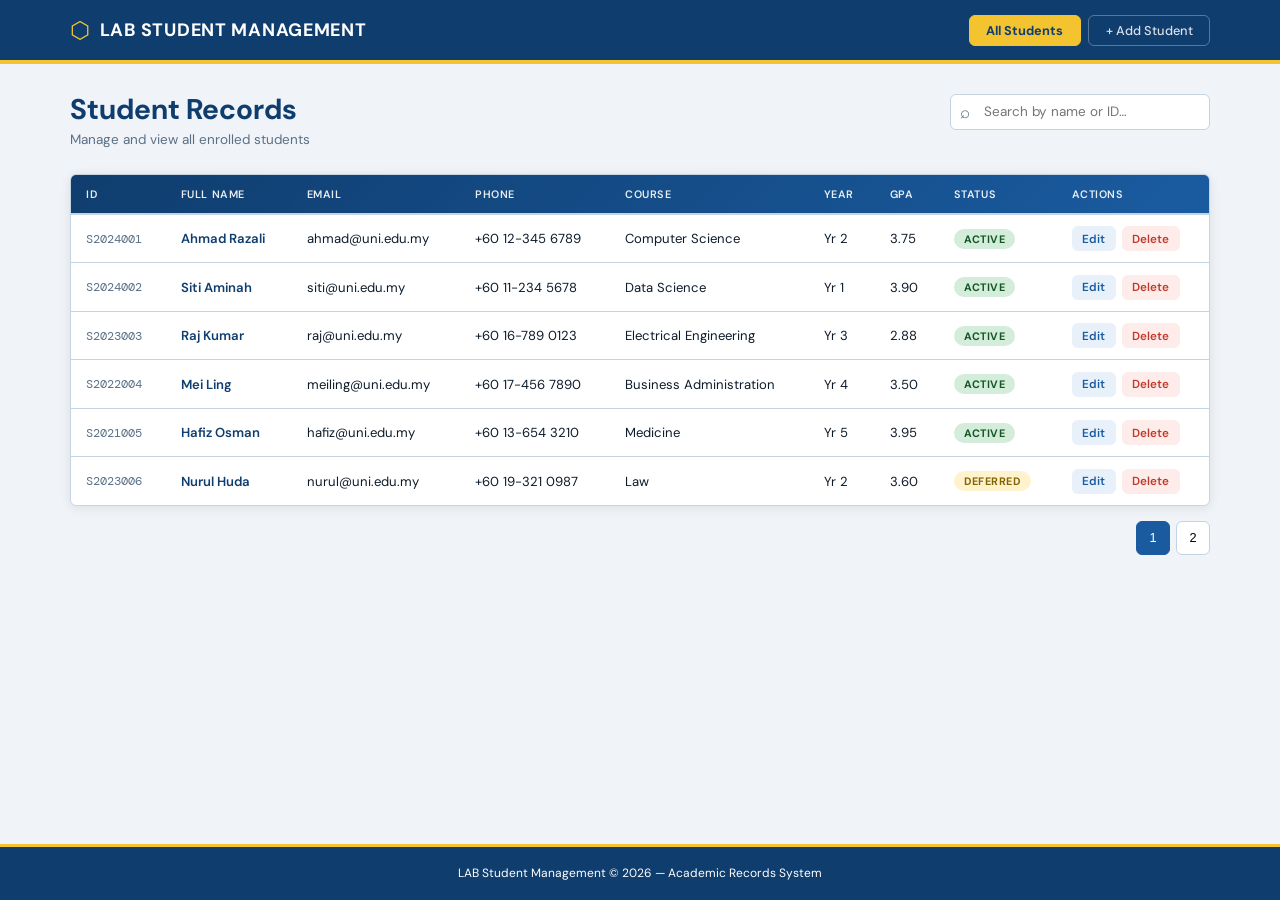
==== index.html @ a4393366 "Final project files update" ====
<!DOCTYPE html>
<html lang="en">
<head>
  <meta charset="UTF-8" />
  <meta name="viewport" content="width=device-width, initial-scale=1.0"/>
  <title>StudentBase — Student Management System</title>
  <link rel="preconnect" href="https://fonts.googleapis.com">
  <link href="https://fonts.googleapis.com/css2?family=DM+Serif+Display&family=DM+Mono:wght@400;500&family=DM+Sans:wght@400;500;600&display=swap" rel="stylesheet">
  <link rel="stylesheet" href="style.css"/>
</head>
<body>

  <!-- HEADER -->
  <header class="site-header">
    <div class="header-inner">
      <div class="brand">
        <span class="brand-icon">⬡</span>
        <span class="brand-name">LAB Student Management</span>
      </div>
      <nav class="header-nav">
        <button class="nav-btn active" data-view="list" onclick="showView('list')">All Students</button>
        <button class="nav-btn" data-view="add" onclick="showView('add')">+ Add Student</button>
      </nav>
    </div>
  </header>

  <main class="main-content">

    <!-- ===== LIST VIEW ===== -->
    <section id="view-list" class="view active">
      <div class="section-header">
        <div>
          <h1 class="section-title">Student Records</h1>
          <p class="section-sub">Manage and view all enrolled students</p>
        </div>
        <div class="search-wrap">
          <input type="text" id="searchInput" placeholder="Search by name or ID…" oninput="filterTable()" />
          <span class="search-icon">⌕</span>
        </div>
      </div>

      <div class="table-wrap">
        <table id="studentTable">
          <thead>
            <tr>
              <th>ID</th>
              <th>Full Name</th>
              <th>Email</th>
              <th>Phone</th>
              <th>Course</th>
              <th>Year</th>
              <th>GPA</th>
              <th>Status</th>
              <th>Actions</th>
            </tr>
          </thead>
          <tbody id="studentBody">
            <!-- Populated by PHP / JS demo data -->
          </tbody>
        </table>
        <div id="emptyState" class="empty-state hidden">
          <span class="empty-icon">◫</span>
          <p>No students found.</p>
        </div>
      </div>

      <!-- Pagination -->
      <div class="pagination" id="pagination"></div>
    </section>

    <!-- ===== ADD / EDIT FORM VIEW ===== -->
    <section id="view-add" class="view">
      <div class="section-header">
        <div>
          <h1 class="section-title" id="formTitle">Add New Student</h1>
          <p class="section-sub">Fill in the details below. All starred fields are required.</p>
        </div>
        <button class="btn-ghost" onclick="showView('list')">← Back to list</button>
      </div>

      <form id="studentForm" class="student-form" novalidate onsubmit="handleSubmit(event)">
        <input type="hidden" id="studentId" name="id" value="">

        <div class="form-grid">

          <!-- Personal Info -->
          <div class="form-section">
            <h3 class="form-section-title">Personal Information</h3>

            <div class="field-row">
              <div class="field">
                <label for="firstName">First Name <span class="req">*</span></label>
                <input type="text" id="firstName" name="first_name" placeholder="e.g. Ahmad" maxlength="50"/>
                <span class="field-error" id="err-firstName"></span>
              </div>
              <div class="field">
                <label for="lastName">Last Name <span class="req">*</span></label>
                <input type="text" id="lastName" name="last_name" placeholder="e.g. Razali" maxlength="50"/>
                <span class="field-error" id="err-lastName"></span>
              </div>
            </div>

            <div class="field-row">
              <div class="field">
                <label for="dob">Date of Birth <span class="req">*</span></label>
                <input type="date" id="dob" name="dob"/>
                <span class="field-error" id="err-dob"></span>
              </div>
              <div class="field">
                <label for="gender">Gender <span class="req">*</span></label>
                <select id="gender" name="gender">
                  <option value="">— Select —</option>
                  <option value="Male">Male</option>
                  <option value="Female">Female</option>
                  <option value="Other">Other</option>
                  <option value="Prefer not to say">Prefer not to say</option>
                </select>
                <span class="field-error" id="err-gender"></span>
              </div>
            </div>

            <div class="field">
              <label for="address">Address</label>
              <textarea id="address" name="address" rows="2" placeholder="Street, City, State"></textarea>
            </div>
          </div>

          <!-- Contact Info -->
          <div class="form-section">
            <h3 class="form-section-title">Contact Details</h3>

            <div class="field">
              <label for="email">Email Address <span class="req">*</span></label>
              <input type="email" id="email" name="email" placeholder="student@university.edu"/>
              <span class="field-error" id="err-email"></span>
            </div>

            <div class="field">
              <label for="phone">Phone Number <span class="req">*</span></label>
              <input type="tel" id="phone" name="phone" placeholder="+60 12-345 6789" maxlength="20"/>
              <span class="field-error" id="err-phone"></span>
            </div>

            <div class="field">
              <label for="emergencyContact">Emergency Contact Name</label>
              <input type="text" id="emergencyContact" name="emergency_contact" placeholder="Parent / Guardian name"/>
            </div>

            <div class="field">
              <label for="emergencyPhone">Emergency Phone</label>
              <input type="tel" id="emergencyPhone" name="emergency_phone" placeholder="+60 12-000 0000" maxlength="20"/>
            </div>
          </div>

          <!-- Academic Info -->
          <div class="form-section full-span">
            <h3 class="form-section-title">Academic Information</h3>

            <div class="field-row three-col">
              <div class="field">
                <label for="studentNum">Student Number <span class="req">*</span></label>
                <input type="text" id="studentNum" name="student_number" placeholder="e.g. S2024001" maxlength="20"/>
                <span class="field-error" id="err-studentNum"></span>
              </div>
              <div class="field">
                <label for="course">Course / Programme <span class="req">*</span></label>
                <select id="course" name="course">
                  <option value="">— Select —</option>
                  <option>Computer Science</option>
                  <option>Information Technology</option>
                  <option>Software Engineering</option>
                  <option>Data Science</option>
                  <option>Cybersecurity</option>
                  <option>Business Administration</option>
                  <option>Accounting</option>
                  <option>Civil Engineering</option>
                  <option>Electrical Engineering</option>
                  <option>Mechanical Engineering</option>
                  <option>Medicine</option>
                  <option>Pharmacy</option>
                  <option>Law</option>
                  <option>Architecture</option>
                  <option>Other</option>
                </select>
                <span class="field-error" id="err-course"></span>
              </div>
              <div class="field">
                <label for="yearLevel">Year Level <span class="req">*</span></label>
                <select id="yearLevel" name="year_level">
                  <option value="">— Select —</option>
                  <option value="1">Year 1</option>
                  <option value="2">Year 2</option>
                  <option value="3">Year 3</option>
                  <option value="4">Year 4</option>
                  <option value="5">Year 5</option>
                </select>
                <span class="field-error" id="err-yearLevel"></span>
              </div>
            </div>

            <div class="field-row three-col">
              <div class="field">
                <label for="intake">Intake / Batch</label>
                <input type="text" id="intake" name="intake" placeholder="e.g. Sept 2024"/>
              </div>
              <div class="field">
                <label for="gpa">Current GPA</label>
                <input type="number" id="gpa" name="gpa" min="0" max="4" step="0.01" placeholder="0.00 – 4.00"/>
                <span class="field-error" id="err-gpa"></span>
              </div>
              <div class="field">
                <label for="status">Status <span class="req">*</span></label>
                <select id="status" name="status">
                  <option value="">— Select —</option>
                  <option value="Active">Active</option>
                  <option value="Inactive">Inactive</option>
                  <option value="Graduated">Graduated</option>
                  <option value="Suspended">Suspended</option>
                  <option value="Deferred">Deferred</option>
                </select>
                <span class="field-error" id="err-status"></span>
              </div>
            </div>
          </div>

        </div><!-- /form-grid -->

        <div class="form-actions">
          <button type="button" class="btn-ghost" onclick="resetForm()">Reset</button>
          <button type="submit" class="btn-primary" id="submitBtn">
            <span id="submitLabel">Add Student</span>
          </button>
        </div>

        <div id="formMsg" class="form-msg hidden"></div>
      </form>
    </section>

    <!-- ===== DELETE CONFIRM MODAL ===== -->
    <div id="deleteModal" class="modal-overlay hidden">
      <div class="modal-box">
        <h2>Delete Student?</h2>
        <p>This action cannot be undone. The student record will be permanently removed.</p>
        <div class="modal-actions">
          <button class="btn-ghost" onclick="closeModal()">Cancel</button>
          <button class="btn-danger" onclick="confirmDelete()">Yes, Delete</button>
        </div>
      </div>
    </div>

  </main>

  <footer class="site-footer">
    <p>LAB Student Management &copy; 2026 &mdash; Academic Records System</p>
  </footer>

  <script src="app.js"></script>
</body>
</html>
---- style.css ----
/* ===== RESET & VARIABLES ===== */
*, *::before, *::after { box-sizing: border-box; margin: 0; padding: 0; }

:root {
  --bg:        #F0F4F8;
  --bg2:       #E3EBF3;
  --surface:   #FFFFFF;
  --border:    #C5D4E3;
  --text:      #0D1B2A;
  --text-muted:#5A7087;
  --accent:    #1A5BA0;       /* UPTM primary navy blue */
  --accent-dk: #0F3D6E;       /* darker navy */
  --accent-lt: #E8F0FA;       /* light blue tint */
  --mid-blue:  #2E86C1;       /* mid-tone blue for highlights */
  --gold:      #F4C430;       /* UPTM gold accent */
  --danger:    #C0392B;
  --danger-lt: #FDECEA;
  --radius:    6px;
  --shadow:    0 2px 12px rgba(13,27,42,.09);
  --ff-head:   'DM Sans', sans-serif;
  --ff-body:   'DM Sans', sans-serif;
  --ff-mono:   'DM Mono', monospace;
}

html { font-size: 15px; }
body {
  background: var(--bg);
  color: var(--text);
  font-family: var(--ff-body);
  min-height: 100vh;
  display: flex;
  flex-direction: column;
}

/* ===== HEADER ===== */
.site-header {
  background: var(--accent-dk);
  color: #fff;
  position: sticky;
  top: 0;
  z-index: 100;
  border-bottom: 4px solid var(--gold);
}
.header-inner {
  max-width: 1200px;
  margin: auto;
  padding: 0 2rem;
  height: 60px;
  display: flex;
  align-items: center;
  justify-content: space-between;
}
.brand { display: flex; align-items: center; gap: .65rem; }
.brand-icon { font-size: 1.5rem; color: var(--gold); }
.brand-name {
  font-size: 1.2rem;
  font-weight: 700;
  letter-spacing: .04em;
  text-transform: uppercase;
}
.header-nav { display: flex; gap: .5rem; }
.nav-btn {
  background: transparent;
  border: 1.5px solid rgba(255,255,255,.3);
  color: rgba(255,255,255,.85);
  padding: .4rem 1.1rem;
  border-radius: var(--radius);
  cursor: pointer;
  font-family: var(--ff-body);
  font-size: .85rem;
  font-weight: 500;
  transition: all .15s;
}
.nav-btn:hover, .nav-btn.active {
  background: var(--gold);
  border-color: var(--gold);
  color: var(--accent-dk);
  font-weight: 700;
}

/* ===== MAIN ===== */
.main-content {
  flex: 1;
  max-width: 1200px;
  margin: 0 auto;
  width: 100%;
  padding: 2rem;
}

/* ===== VIEWS ===== */
.view { display: none; animation: fadeUp .25s ease; }
.view.active { display: block; }
@keyframes fadeUp {
  from { opacity:0; transform:translateY(10px); }
  to   { opacity:1; transform:translateY(0); }
}

/* ===== SECTION HEADER ===== */
.section-header {
  display: flex;
  align-items: flex-start;
  justify-content: space-between;
  gap: 1.5rem;
  margin-bottom: 1.75rem;
  flex-wrap: wrap;
}
.section-title {
  font-size: 1.9rem;
  font-weight: 700;
  color: var(--accent-dk);
  line-height: 1.15;
}
.section-sub { color: var(--text-muted); margin-top: .25rem; font-size: .9rem; }

/* ===== SEARCH ===== */
.search-wrap { position: relative; }
.search-wrap input {
  padding: .55rem 1rem .55rem 2.2rem;
  border: 1.5px solid var(--border);
  border-radius: var(--radius);
  font-family: var(--ff-body);
  font-size: .9rem;
  background: var(--surface);
  width: 260px;
  outline: none;
  transition: border-color .15s;
}
.search-wrap input:focus { border-color: var(--accent); }
.search-icon {
  position: absolute;
  left: .65rem;
  top: 50%;
  transform: translateY(-50%);
  color: var(--text-muted);
  font-size: 1.1rem;
  pointer-events: none;
}

/* ===== TABLE ===== */
.table-wrap {
  background: var(--surface);
  border: 1.5px solid var(--border);
  border-radius: var(--radius);
  overflow-x: auto;
  box-shadow: var(--shadow);
}
table {
  width: 100%;
  border-collapse: collapse;
  font-size: .875rem;
}
thead {
  background: linear-gradient(135deg, var(--accent-dk) 0%, var(--accent) 100%);
  border-bottom: 2px solid var(--border);
}
th {
  padding: .8rem 1rem;
  text-align: left;
  font-weight: 600;
  letter-spacing: .05em;
  text-transform: uppercase;
  font-size: .72rem;
  color: rgba(255,255,255,.9);
  white-space: nowrap;
}
td {
  padding: .75rem 1rem;
  border-bottom: 1px solid var(--border);
  vertical-align: middle;
}
tr:last-child td { border-bottom: none; }
tr:hover td { background: var(--accent-lt); }

.id-cell { font-family: var(--ff-mono); font-size: .8rem; color: var(--text-muted); }
.name-cell { font-weight: 600; color: var(--accent-dk); }

/* Status badges */
.badge {
  display: inline-block;
  padding: .2rem .65rem;
  border-radius: 100px;
  font-size: .72rem;
  font-weight: 700;
  letter-spacing: .04em;
  text-transform: uppercase;
}
.badge-active    { background: #D4EDDA; color: #155724; }
.badge-inactive  { background: #E2E3E5; color: #383d41; }
.badge-graduated { background: #CCE5FF; color: #004085; }
.badge-suspended { background: var(--danger-lt); color: var(--danger); }
.badge-deferred  { background: #FFF3CD; color: #856404; }

/* Action buttons */
.action-btns { display: flex; gap: .4rem; }
.btn-edit, .btn-del {
  border: none;
  padding: .3rem .7rem;
  border-radius: var(--radius);
  font-size: .78rem;
  font-weight: 600;
  cursor: pointer;
  transition: all .12s;
  font-family: var(--ff-body);
}
.btn-edit { background: var(--accent-lt); color: var(--accent); }
.btn-edit:hover { background: var(--accent); color: #fff; }
.btn-del  { background: var(--danger-lt); color: var(--danger); }
.btn-del:hover  { background: var(--danger); color: #fff; }

/* Empty state */
.empty-state {
  text-align: center;
  padding: 4rem 2rem;
  color: var(--text-muted);
}
.empty-icon { font-size: 3rem; display: block; margin-bottom: .75rem; opacity: .4; }
.hidden { display: none !important; }

/* Pagination */
.pagination { display: flex; gap: .4rem; justify-content: flex-end; margin-top: 1rem; }
.pg-btn {
  width: 34px; height: 34px;
  display: flex; align-items: center; justify-content: center;
  border: 1.5px solid var(--border);
  border-radius: var(--radius);
  background: var(--surface);
  cursor: pointer;
  font-size: .85rem;
  transition: all .12s;
}
.pg-btn:hover, .pg-btn.active { background: var(--accent); border-color: var(--accent); color: #fff; }

/* ===== FORM ===== */
.student-form {
  background: var(--surface);
  border: 1.5px solid var(--border);
  border-radius: var(--radius);
  box-shadow: var(--shadow);
  padding: 2rem;
}
.form-grid {
  display: grid;
  grid-template-columns: 1fr 1fr;
  gap: 2rem;
}
.form-section { display: flex; flex-direction: column; gap: 1.1rem; }
.full-span { grid-column: 1 / -1; }
.form-section-title {
  font-size: .72rem;
  text-transform: uppercase;
  letter-spacing: .1em;
  font-weight: 700;
  color: var(--accent);
  padding-bottom: .5rem;
  border-bottom: 2px solid var(--accent-lt);
}

.field { display: flex; flex-direction: column; gap: .35rem; }
.field label { font-size: .85rem; font-weight: 600; color: var(--text); }
.req { color: var(--mid-blue); }

.field input,
.field select,
.field textarea {
  padding: .55rem .85rem;
  border: 1.5px solid var(--border);
  border-radius: var(--radius);
  font-family: var(--ff-body);
  font-size: .9rem;
  background: var(--bg);
  color: var(--text);
  outline: none;
  transition: border-color .15s, background .15s, box-shadow .15s;
  width: 100%;
}
.field input:focus,
.field select:focus,
.field textarea:focus {
  border-color: var(--accent);
  background: var(--surface);
  box-shadow: 0 0 0 3px rgba(26,91,160,.12);
}
.field input.error,
.field select.error,
.field textarea.error {
  border-color: var(--danger);
  background: var(--danger-lt);
}
.field textarea { resize: vertical; }
.field-error {
  font-size: .78rem;
  color: var(--danger);
  min-height: 1em;
}

.field-row { display: grid; grid-template-columns: 1fr 1fr; gap: 1rem; }
.three-col { grid-template-columns: 1fr 1fr 1fr; }

/* Form actions */
.form-actions {
  display: flex;
  justify-content: flex-end;
  gap: .75rem;
  margin-top: 2rem;
  padding-top: 1.5rem;
  border-top: 1.5px solid var(--border);
}
.btn-primary {
  padding: .65rem 2rem;
  background: var(--accent);
  color: #fff;
  border: none;
  border-radius: var(--radius);
  font-family: var(--ff-body);
  font-size: .95rem;
  font-weight: 700;
  cursor: pointer;
  transition: background .15s, transform .1s;
  letter-spacing: .02em;
}
.btn-primary:hover { background: var(--accent-dk); }
.btn-primary:active { transform: scale(.98); }
.btn-ghost {
  padding: .6rem 1.4rem;
  background: transparent;
  color: var(--text-muted);
  border: 1.5px solid var(--border);
  border-radius: var(--radius);
  font-family: var(--ff-body);
  font-size: .9rem;
  cursor: pointer;
  transition: all .15s;
}
.btn-ghost:hover { border-color: var(--accent); color: var(--accent); }

/* Form message */
.form-msg {
  margin-top: 1rem;
  padding: .75rem 1rem;
  border-radius: var(--radius);
  font-size: .9rem;
  font-weight: 500;
}
.form-msg.success { background: var(--accent-lt); color: var(--accent); border: 1px solid var(--accent); }
.form-msg.error   { background: var(--danger-lt); color: var(--danger); border: 1px solid var(--danger); }

/* ===== MODAL ===== */
.modal-overlay {
  position: fixed; inset: 0;
  background: rgba(13,27,42,.55);
  display: flex; align-items: center; justify-content: center;
  z-index: 999;
  animation: fadeIn .15s ease;
}
@keyframes fadeIn { from { opacity:0; } to { opacity:1; } }
.modal-box {
  background: var(--surface);
  border-radius: calc(var(--radius) * 2);
  padding: 2rem;
  width: 420px;
  max-width: 90vw;
  box-shadow: 0 20px 60px rgba(0,0,0,.2);
  border-top: 4px solid var(--accent);
}
.modal-box h2 { font-size: 1.4rem; font-weight: 700; margin-bottom: .5rem; color: var(--accent-dk); }
.modal-box p  { color: var(--text-muted); font-size: .9rem; margin-bottom: 1.5rem; }
.modal-actions { display: flex; gap: .75rem; justify-content: flex-end; }
.btn-danger {
  padding: .6rem 1.4rem;
  background: var(--danger);
  color: #fff;
  border: none;
  border-radius: var(--radius);
  font-family: var(--ff-body);
  font-weight: 700;
  cursor: pointer;
  transition: background .12s;
}
.btn-danger:hover { background: #a93226; }

/* ===== FOOTER ===== */
.site-footer {
  text-align: center;
  padding: 1.25rem;
  font-size: .8rem;
  color: #fff;
  background: var(--accent-dk);
  border-top: 3px solid var(--gold);
  margin-top: auto;
}

/* ===== RESPONSIVE ===== */
@media (max-width: 800px) {
  .form-grid { grid-template-columns: 1fr; }
  .field-row { grid-template-columns: 1fr; }
  .three-col { grid-template-columns: 1fr; }
  .section-header { flex-direction: column; }
  .search-wrap input { width: 100%; }
}
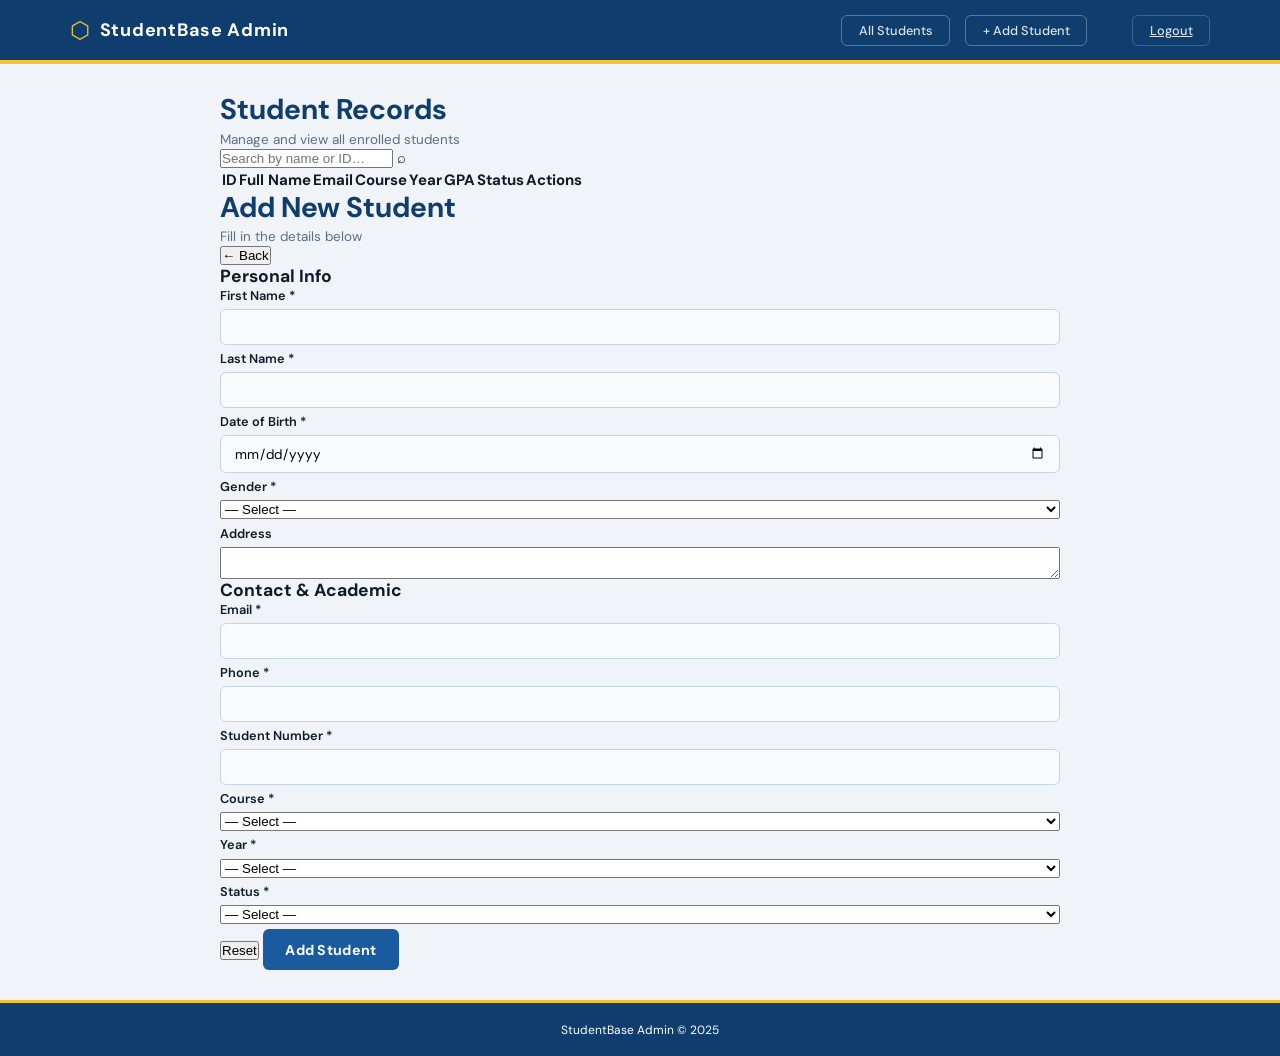
==== commit b44bb271: "Update file with new changes" ====
--- a/index.html
+++ b/index.html
@@ -1,32 +1,39 @@
+<?php
+require_once __DIR__ . '/auth.php';
+require_admin_session();
+$adminName = htmlspecialchars($_SESSION['admin_name'] ?? 'Admin');
+?>
 <!DOCTYPE html>
 <html lang="en">
 <head>
   <meta charset="UTF-8" />
   <meta name="viewport" content="width=device-width, initial-scale=1.0"/>
-  <title>StudentBase — Student Management System</title>
+  <title>StudentBase — Admin Portal</title>
   <link rel="preconnect" href="https://fonts.googleapis.com">
-  <link href="https://fonts.googleapis.com/css2?family=DM+Serif+Display&family=DM+Mono:wght@400;500&family=DM+Sans:wght@400;500;600&display=swap" rel="stylesheet">
+  <link href="https://fonts.googleapis.com/css2?family=DM+Sans:wght@400;500;600;700&family=DM+Mono:wght@400;500&display=swap" rel="stylesheet">
   <link rel="stylesheet" href="style.css"/>
 </head>
 <body>
 
-  <!-- HEADER -->
   <header class="site-header">
     <div class="header-inner">
       <div class="brand">
         <span class="brand-icon">⬡</span>
-        <span class="brand-name">LAB Student Management</span>
+        <span class="brand-name">StudentBase <span class="badge-admin">Admin</span></span>
       </div>
       <nav class="header-nav">
         <button class="nav-btn active" data-view="list" onclick="showView('list')">All Students</button>
         <button class="nav-btn" data-view="add" onclick="showView('add')">+ Add Student</button>
+        <span class="header-divider"></span>
+        <span class="admin-name"><?= $adminName ?></span>
+        <a href="logout.php" class="nav-btn nav-btn-logout">Logout</a>
       </nav>
     </div>
   </header>
 
   <main class="main-content">
 
-    <!-- ===== LIST VIEW ===== -->
+    <!-- LIST VIEW -->
     <section id="view-list" class="view active">
       <div class="section-header">
         <div>
@@ -46,7 +53,6 @@
               <th>ID</th>
               <th>Full Name</th>
               <th>Email</th>
-              <th>Phone</th>
               <th>Course</th>
               <th>Year</th>
               <th>GPA</th>
@@ -54,9 +60,7 @@
               <th>Actions</th>
             </tr>
           </thead>
-          <tbody id="studentBody">
-            <!-- Populated by PHP / JS demo data -->
-          </tbody>
+          <tbody id="studentBody"></tbody>
         </table>
         <div id="emptyState" class="empty-state hidden">
           <span class="empty-icon">◫</span>
@@ -64,186 +68,127 @@
         </div>
       </div>
 
-      <!-- Pagination -->
       <div class="pagination" id="pagination"></div>
     </section>
 
-    <!-- ===== ADD / EDIT FORM VIEW ===== -->
+    <!-- ADD / EDIT FORM VIEW -->
     <section id="view-add" class="view">
       <div class="section-header">
         <div>
           <h1 class="section-title" id="formTitle">Add New Student</h1>
-          <p class="section-sub">Fill in the details below. All starred fields are required.</p>
-        </div>
-        <button class="btn-ghost" onclick="showView('list')">← Back to list</button>
+          <p class="section-sub">Fill in the details below</p>
+        </div>
+        <button class="btn-ghost" onclick="showView('list')">← Back</button>
       </div>
 
       <form id="studentForm" class="student-form" novalidate onsubmit="handleSubmit(event)">
         <input type="hidden" id="studentId" name="id" value="">
 
         <div class="form-grid">
-
-          <!-- Personal Info -->
           <div class="form-section">
-            <h3 class="form-section-title">Personal Information</h3>
-
+            <h3 class="form-section-title">Personal Info</h3>
             <div class="field-row">
               <div class="field">
-                <label for="firstName">First Name <span class="req">*</span></label>
-                <input type="text" id="firstName" name="first_name" placeholder="e.g. Ahmad" maxlength="50"/>
+                <label>First Name <span class="req">*</span></label>
+                <input type="text" id="firstName" maxlength="50"/>
                 <span class="field-error" id="err-firstName"></span>
               </div>
               <div class="field">
-                <label for="lastName">Last Name <span class="req">*</span></label>
-                <input type="text" id="lastName" name="last_name" placeholder="e.g. Razali" maxlength="50"/>
+                <label>Last Name <span class="req">*</span></label>
+                <input type="text" id="lastName" maxlength="50"/>
                 <span class="field-error" id="err-lastName"></span>
               </div>
             </div>
-
             <div class="field-row">
               <div class="field">
-                <label for="dob">Date of Birth <span class="req">*</span></label>
-                <input type="date" id="dob" name="dob"/>
+                <label>Date of Birth <span class="req">*</span></label>
+                <input type="date" id="dob"/>
                 <span class="field-error" id="err-dob"></span>
               </div>
               <div class="field">
-                <label for="gender">Gender <span class="req">*</span></label>
-                <select id="gender" name="gender">
+                <label>Gender <span class="req">*</span></label>
+                <select id="gender">
                   <option value="">— Select —</option>
                   <option value="Male">Male</option>
                   <option value="Female">Female</option>
                   <option value="Other">Other</option>
-                  <option value="Prefer not to say">Prefer not to say</option>
                 </select>
                 <span class="field-error" id="err-gender"></span>
               </div>
             </div>
-
-            <div class="field">
-              <label for="address">Address</label>
-              <textarea id="address" name="address" rows="2" placeholder="Street, City, State"></textarea>
+            <div class="field">
+              <label>Address</label>
+              <textarea id="address" rows="2"></textarea>
             </div>
           </div>
 
-          <!-- Contact Info -->
           <div class="form-section">
-            <h3 class="form-section-title">Contact Details</h3>
-
-            <div class="field">
-              <label for="email">Email Address <span class="req">*</span></label>
-              <input type="email" id="email" name="email" placeholder="student@university.edu"/>
+            <h3 class="form-section-title">Contact & Academic</h3>
+            <div class="field">
+              <label>Email <span class="req">*</span></label>
+              <input type="email" id="email"/>
               <span class="field-error" id="err-email"></span>
             </div>
-
-            <div class="field">
-              <label for="phone">Phone Number <span class="req">*</span></label>
-              <input type="tel" id="phone" name="phone" placeholder="+60 12-345 6789" maxlength="20"/>
+            <div class="field">
+              <label>Phone <span class="req">*</span></label>
+              <input type="tel" id="phone" maxlength="25"/>
               <span class="field-error" id="err-phone"></span>
             </div>
-
-            <div class="field">
-              <label for="emergencyContact">Emergency Contact Name</label>
-              <input type="text" id="emergencyContact" name="emergency_contact" placeholder="Parent / Guardian name"/>
-            </div>
-
-            <div class="field">
-              <label for="emergencyPhone">Emergency Phone</label>
-              <input type="tel" id="emergencyPhone" name="emergency_phone" placeholder="+60 12-000 0000" maxlength="20"/>
-            </div>
-          </div>
-
-          <!-- Academic Info -->
-          <div class="form-section full-span">
-            <h3 class="form-section-title">Academic Information</h3>
-
-            <div class="field-row three-col">
-              <div class="field">
-                <label for="studentNum">Student Number <span class="req">*</span></label>
-                <input type="text" id="studentNum" name="student_number" placeholder="e.g. S2024001" maxlength="20"/>
-                <span class="field-error" id="err-studentNum"></span>
-              </div>
-              <div class="field">
-                <label for="course">Course / Programme <span class="req">*</span></label>
-                <select id="course" name="course">
-                  <option value="">— Select —</option>
-                  <option>Computer Science</option>
-                  <option>Information Technology</option>
-                  <option>Software Engineering</option>
-                  <option>Data Science</option>
-                  <option>Cybersecurity</option>
-                  <option>Business Administration</option>
-                  <option>Accounting</option>
-                  <option>Civil Engineering</option>
-                  <option>Electrical Engineering</option>
-                  <option>Mechanical Engineering</option>
-                  <option>Medicine</option>
-                  <option>Pharmacy</option>
-                  <option>Law</option>
-                  <option>Architecture</option>
-                  <option>Other</option>
-                </select>
-                <span class="field-error" id="err-course"></span>
-              </div>
-              <div class="field">
-                <label for="yearLevel">Year Level <span class="req">*</span></label>
-                <select id="yearLevel" name="year_level">
+            <div class="field">
+              <label>Student Number <span class="req">*</span></label>
+              <input type="text" id="studentNum" maxlength="20"/>
+              <span class="field-error" id="err-studentNum"></span>
+            </div>
+            <div class="field">
+              <label>Course <span class="req">*</span></label>
+              <select id="course">
+                <option value="">— Select —</option>
+                <option>Computer Science</option>
+                <option>Data Science</option>
+                <option>Engineering</option>
+              </select>
+              <span class="field-error" id="err-course"></span>
+            </div>
+            <div class="field-row">
+              <div class="field">
+                <label>Year <span class="req">*</span></label>
+                <select id="yearLevel">
                   <option value="">— Select —</option>
                   <option value="1">Year 1</option>
                   <option value="2">Year 2</option>
                   <option value="3">Year 3</option>
-                  <option value="4">Year 4</option>
-                  <option value="5">Year 5</option>
                 </select>
                 <span class="field-error" id="err-yearLevel"></span>
               </div>
-            </div>
-
-            <div class="field-row three-col">
-              <div class="field">
-                <label for="intake">Intake / Batch</label>
-                <input type="text" id="intake" name="intake" placeholder="e.g. Sept 2024"/>
-              </div>
-              <div class="field">
-                <label for="gpa">Current GPA</label>
-                <input type="number" id="gpa" name="gpa" min="0" max="4" step="0.01" placeholder="0.00 – 4.00"/>
-                <span class="field-error" id="err-gpa"></span>
-              </div>
-              <div class="field">
-                <label for="status">Status <span class="req">*</span></label>
-                <select id="status" name="status">
+              <div class="field">
+                <label>Status <span class="req">*</span></label>
+                <select id="status">
                   <option value="">— Select —</option>
                   <option value="Active">Active</option>
                   <option value="Inactive">Inactive</option>
-                  <option value="Graduated">Graduated</option>
-                  <option value="Suspended">Suspended</option>
-                  <option value="Deferred">Deferred</option>
                 </select>
                 <span class="field-error" id="err-status"></span>
               </div>
             </div>
           </div>
-
-        </div><!-- /form-grid -->
+        </div>
 
         <div class="form-actions">
           <button type="button" class="btn-ghost" onclick="resetForm()">Reset</button>
-          <button type="submit" class="btn-primary" id="submitBtn">
-            <span id="submitLabel">Add Student</span>
-          </button>
-        </div>
-
+          <button type="submit" class="btn-primary"><span id="submitLabel">Add Student</span></button>
+        </div>
         <div id="formMsg" class="form-msg hidden"></div>
       </form>
     </section>
 
-    <!-- ===== DELETE CONFIRM MODAL ===== -->
+    <!-- DELETE MODAL -->
     <div id="deleteModal" class="modal-overlay hidden">
       <div class="modal-box">
         <h2>Delete Student?</h2>
-        <p>This action cannot be undone. The student record will be permanently removed.</p>
+        <p>This cannot be undone.</p>
         <div class="modal-actions">
           <button class="btn-ghost" onclick="closeModal()">Cancel</button>
-          <button class="btn-danger" onclick="confirmDelete()">Yes, Delete</button>
+          <button class="btn-danger" onclick="confirmDelete()">Delete</button>
         </div>
       </div>
     </div>
@@ -251,7 +196,7 @@
   </main>
 
   <footer class="site-footer">
-    <p>LAB Student Management &copy; 2026 &mdash; Academic Records System</p>
+    <p>StudentBase Admin &copy; 2025</p>
   </footer>
 
   <script src="app.js"></script>
--- a/style.css
+++ b/style.css
@@ -1,38 +1,27 @@
-/* ===== RESET & VARIABLES ===== */
 *, *::before, *::after { box-sizing: border-box; margin: 0; padding: 0; }
 
 :root {
   --bg:        #F0F4F8;
-  --bg2:       #E3EBF3;
   --surface:   #FFFFFF;
   --border:    #C5D4E3;
   --text:      #0D1B2A;
   --text-muted:#5A7087;
-  --accent:    #1A5BA0;       /* UPTM primary navy blue */
-  --accent-dk: #0F3D6E;       /* darker navy */
-  --accent-lt: #E8F0FA;       /* light blue tint */
-  --mid-blue:  #2E86C1;       /* mid-tone blue for highlights */
-  --gold:      #F4C430;       /* UPTM gold accent */
+  --accent:    #1A5BA0;
+  --accent-dk: #0F3D6E;
+  --accent-lt: #E8F0FA;
+  --gold:      #F4C430;
   --danger:    #C0392B;
   --danger-lt: #FDECEA;
   --radius:    6px;
   --shadow:    0 2px 12px rgba(13,27,42,.09);
-  --ff-head:   'DM Sans', sans-serif;
   --ff-body:   'DM Sans', sans-serif;
   --ff-mono:   'DM Mono', monospace;
 }
 
 html { font-size: 15px; }
-body {
-  background: var(--bg);
-  color: var(--text);
-  font-family: var(--ff-body);
-  min-height: 100vh;
-  display: flex;
-  flex-direction: column;
-}
+body { background: var(--bg); color: var(--text); font-family: var(--ff-body); min-height: 100vh; display: flex; flex-direction: column; }
 
-/* ===== HEADER ===== */
+/* HEADER */
 .site-header {
   background: var(--accent-dk);
   color: #fff;
@@ -52,348 +41,81 @@
 }
 .brand { display: flex; align-items: center; gap: .65rem; }
 .brand-icon { font-size: 1.5rem; color: var(--gold); }
-.brand-name {
-  font-size: 1.2rem;
-  font-weight: 700;
-  letter-spacing: .04em;
-  text-transform: uppercase;
-}
-.header-nav { display: flex; gap: .5rem; }
-.nav-btn {
-  background: transparent;
-  border: 1.5px solid rgba(255,255,255,.3);
-  color: rgba(255,255,255,.85);
-  padding: .4rem 1.1rem;
-  border-radius: var(--radius);
-  cursor: pointer;
-  font-family: var(--ff-body);
-  font-size: .85rem;
-  font-weight: 500;
-  transition: all .15s;
-}
-.nav-btn:hover, .nav-btn.active {
-  background: var(--gold);
-  border-color: var(--gold);
-  color: var(--accent-dk);
-  font-weight: 700;
-}
+.brand-name { font-size: 1.2rem; font-weight: 700; letter-spacing: .04em; }
+.header-nav { display: flex; align-items: center; gap: 1rem; }
+.student-name { font-size: .95rem; opacity: .9; }
+.nav-btn { background: transparent; border: 1.5px solid rgba(255,255,255,.3); color: rgba(255,255,255,.85); padding: .4rem 1.1rem; border-radius: var(--radius); cursor: pointer; font-family: var(--ff-body); font-size: .85rem; font-weight: 500; transition: all .15s; }
+.nav-btn:hover { background: var(--gold); border-color: var(--gold); color: var(--accent-dk); font-weight: 700; }
+.nav-btn-logout { border-color: rgba(255,255,255,.2); }
 
-/* ===== MAIN ===== */
-.main-content {
-  flex: 1;
-  max-width: 1200px;
-  margin: 0 auto;
-  width: 100%;
-  padding: 2rem;
-}
+/* MAIN */
+.main-content { flex: 1; max-width: 900px; margin: 0 auto; width: 100%; padding: 2rem; }
 
-/* ===== VIEWS ===== */
-.view { display: none; animation: fadeUp .25s ease; }
-.view.active { display: block; }
-@keyframes fadeUp {
-  from { opacity:0; transform:translateY(10px); }
-  to   { opacity:1; transform:translateY(0); }
-}
-
-/* ===== SECTION HEADER ===== */
-.section-header {
-  display: flex;
-  align-items: flex-start;
-  justify-content: space-between;
-  gap: 1.5rem;
-  margin-bottom: 1.75rem;
-  flex-wrap: wrap;
-}
-.section-title {
-  font-size: 1.9rem;
-  font-weight: 700;
-  color: var(--accent-dk);
-  line-height: 1.15;
-}
+/* HEADER */
+.profile-header { margin-bottom: 2rem; }
+.section-title { font-size: 1.9rem; font-weight: 700; color: var(--accent-dk); line-height: 1.15; }
 .section-sub { color: var(--text-muted); margin-top: .25rem; font-size: .9rem; }
 
-/* ===== SEARCH ===== */
-.search-wrap { position: relative; }
-.search-wrap input {
-  padding: .55rem 1rem .55rem 2.2rem;
-  border: 1.5px solid var(--border);
-  border-radius: var(--radius);
-  font-family: var(--ff-body);
-  font-size: .9rem;
-  background: var(--surface);
-  width: 260px;
-  outline: none;
-  transition: border-color .15s;
+/* LOADING & ERROR */
+.loading-state { text-align: center; padding: 3rem 1rem; color: var(--text-muted); }
+.error-state { background: var(--danger-lt); color: var(--danger); padding: 1rem; border: 1px solid var(--danger); border-radius: var(--radius); margin-bottom: 1.5rem; }
+.hidden { display: none !important; }
+
+/* PROFILE CARD */
+.profile-card { background: var(--surface); border: 1.5px solid var(--border); border-radius: var(--radius); box-shadow: var(--shadow); overflow: hidden; }
+
+.profile-section {
+  padding: 2rem;
+  border-bottom: 1.5px solid var(--border);
 }
-.search-wrap input:focus { border-color: var(--accent); }
-.search-icon {
-  position: absolute;
-  left: .65rem;
-  top: 50%;
-  transform: translateY(-50%);
-  color: var(--text-muted);
-  font-size: 1.1rem;
-  pointer-events: none;
-}
+.profile-section:last-child { border-bottom: none; }
 
-/* ===== TABLE ===== */
-.table-wrap {
-  background: var(--surface);
-  border: 1.5px solid var(--border);
-  border-radius: var(--radius);
-  overflow-x: auto;
-  box-shadow: var(--shadow);
-}
-table {
-  width: 100%;
-  border-collapse: collapse;
-  font-size: .875rem;
-}
-thead {
-  background: linear-gradient(135deg, var(--accent-dk) 0%, var(--accent) 100%);
-  border-bottom: 2px solid var(--border);
-}
-th {
-  padding: .8rem 1rem;
-  text-align: left;
-  font-weight: 600;
-  letter-spacing: .05em;
-  text-transform: uppercase;
-  font-size: .72rem;
-  color: rgba(255,255,255,.9);
-  white-space: nowrap;
-}
-td {
-  padding: .75rem 1rem;
-  border-bottom: 1px solid var(--border);
-  vertical-align: middle;
-}
-tr:last-child td { border-bottom: none; }
-tr:hover td { background: var(--accent-lt); }
+.profile-title { font-size: 1.1rem; font-weight: 700; color: var(--accent-dk); margin-bottom: 1.25rem; padding-bottom: .75rem; border-bottom: 2px solid var(--accent-lt); }
 
-.id-cell { font-family: var(--ff-mono); font-size: .8rem; color: var(--text-muted); }
-.name-cell { font-weight: 600; color: var(--accent-dk); }
+.profile-grid { display: grid; grid-template-columns: 1fr 1fr; gap: 1.5rem; }
+.profile-item { display: flex; flex-direction: column; gap: .35rem; }
+.profile-item.full-width { grid-column: 1 / -1; }
 
-/* Status badges */
-.badge {
-  display: inline-block;
-  padding: .2rem .65rem;
-  border-radius: 100px;
-  font-size: .72rem;
-  font-weight: 700;
-  letter-spacing: .04em;
-  text-transform: uppercase;
-}
-.badge-active    { background: #D4EDDA; color: #155724; }
-.badge-inactive  { background: #E2E3E5; color: #383d41; }
+.profile-label { font-size: .8rem; text-transform: uppercase; letter-spacing: .08em; font-weight: 600; color: var(--text-muted); }
+.profile-value { font-size: .95rem; color: var(--text); line-height: 1.5; }
+
+/* BADGES */
+.badge { display: inline-block; padding: .25rem .75rem; border-radius: 100px; font-size: .75rem; font-weight: 700; letter-spacing: .04em; text-transform: uppercase; }
+.badge-active { background: #D4EDDA; color: #155724; }
+.badge-inactive { background: #E2E3E5; color: #383d41; }
 .badge-graduated { background: #CCE5FF; color: #004085; }
 .badge-suspended { background: var(--danger-lt); color: var(--danger); }
-.badge-deferred  { background: #FFF3CD; color: #856404; }
+.badge-deferred { background: #FFF3CD; color: #856404; }
 
-/* Action buttons */
-.action-btns { display: flex; gap: .4rem; }
-.btn-edit, .btn-del {
-  border: none;
-  padding: .3rem .7rem;
-  border-radius: var(--radius);
-  font-size: .78rem;
-  font-weight: 600;
-  cursor: pointer;
-  transition: all .12s;
-  font-family: var(--ff-body);
-}
-.btn-edit { background: var(--accent-lt); color: var(--accent); }
-.btn-edit:hover { background: var(--accent); color: #fff; }
-.btn-del  { background: var(--danger-lt); color: var(--danger); }
-.btn-del:hover  { background: var(--danger); color: #fff; }
-
-/* Empty state */
-.empty-state {
-  text-align: center;
-  padding: 4rem 2rem;
-  color: var(--text-muted);
-}
-.empty-icon { font-size: 3rem; display: block; margin-bottom: .75rem; opacity: .4; }
-.hidden { display: none !important; }
-
-/* Pagination */
-.pagination { display: flex; gap: .4rem; justify-content: flex-end; margin-top: 1rem; }
-.pg-btn {
-  width: 34px; height: 34px;
-  display: flex; align-items: center; justify-content: center;
-  border: 1.5px solid var(--border);
-  border-radius: var(--radius);
-  background: var(--surface);
-  cursor: pointer;
-  font-size: .85rem;
-  transition: all .12s;
-}
-.pg-btn:hover, .pg-btn.active { background: var(--accent); border-color: var(--accent); color: #fff; }
-
-/* ===== FORM ===== */
-.student-form {
-  background: var(--surface);
-  border: 1.5px solid var(--border);
-  border-radius: var(--radius);
-  box-shadow: var(--shadow);
-  padding: 2rem;
-}
-.form-grid {
-  display: grid;
-  grid-template-columns: 1fr 1fr;
-  gap: 2rem;
-}
-.form-section { display: flex; flex-direction: column; gap: 1.1rem; }
-.full-span { grid-column: 1 / -1; }
-.form-section-title {
-  font-size: .72rem;
-  text-transform: uppercase;
-  letter-spacing: .1em;
-  font-weight: 700;
-  color: var(--accent);
-  padding-bottom: .5rem;
-  border-bottom: 2px solid var(--accent-lt);
-}
-
+/* LOGIN PAGE */
+.login-body { background: linear-gradient(135deg, var(--accent-dk) 0%, var(--accent) 100%); display: flex; align-items: center; justify-content: center; }
+.login-wrap { width: 100%; padding: 2rem; }
+.login-card { background: var(--surface); border-radius: 12px; padding: 3rem 2.5rem; width: 100%; max-width: 420px; margin: 0 auto; box-shadow: 0 20px 60px rgba(0,0,0,.3); }
+.login-brand { display: flex; align-items: center; gap: .5rem; margin-bottom: 1rem; }
+.login-brand .brand-icon { font-size: 1.8rem; color: var(--gold); }
+.login-brand .brand-name { font-size: 1.4rem; font-weight: 700; color: var(--accent-dk); }
+.login-sub { color: var(--text-muted); font-size: .95rem; margin-bottom: 2rem; }
+.login-form { display: flex; flex-direction: column; gap: 1.25rem; }
 .field { display: flex; flex-direction: column; gap: .35rem; }
 .field label { font-size: .85rem; font-weight: 600; color: var(--text); }
-.req { color: var(--mid-blue); }
+.field input { padding: .55rem .85rem; border: 1.5px solid var(--border); border-radius: var(--radius); font-family: var(--ff-body); font-size: .9rem; background: #F9FAFB; outline: none; transition: all .15s; width: 100%; }
+.field input:focus { border-color: var(--accent); background: var(--surface); box-shadow: 0 0 0 3px rgba(26,91,160,.12); }
 
-.field input,
-.field select,
-.field textarea {
-  padding: .55rem .85rem;
-  border: 1.5px solid var(--border);
-  border-radius: var(--radius);
-  font-family: var(--ff-body);
-  font-size: .9rem;
-  background: var(--bg);
-  color: var(--text);
-  outline: none;
-  transition: border-color .15s, background .15s, box-shadow .15s;
-  width: 100%;
+.login-error { background: var(--danger-lt); color: var(--danger); padding: .75rem; border-radius: var(--radius); font-size: .9rem; border: 1px solid var(--danger); }
+.btn-primary { padding: .75rem 1.5rem; background: var(--accent); color: #fff; border: none; border-radius: var(--radius); font-family: var(--ff-body); font-size: .95rem; font-weight: 700; cursor: pointer; transition: background .15s; letter-spacing: .02em; }
+.btn-primary:hover { background: var(--accent-dk); }
+.btn-primary:disabled { opacity: .6; cursor: not-allowed; }
+.btn-block { width: 100%; }
+
+.login-hint { text-align: center; color: var(--text-muted); font-size: .85rem; margin-top: 1.5rem; }
+.ff-mono { font-family: var(--ff-mono); background: var(--bg); padding: 0 .3rem; border-radius: 3px; }
+
+/* FOOTER */
+.site-footer { text-align: center; padding: 1.25rem; font-size: .8rem; color: #fff; background: var(--accent-dk); border-top: 3px solid var(--gold); margin-top: auto; }
+
+/* RESPONSIVE */
+@media (max-width: 600px) {
+  .profile-grid { grid-template-columns: 1fr; }
+  .profile-section { padding: 1.5rem; }
+  .login-card { padding: 2rem 1.5rem; }
 }
-.field input:focus,
-.field select:focus,
-.field textarea:focus {
-  border-color: var(--accent);
-  background: var(--surface);
-  box-shadow: 0 0 0 3px rgba(26,91,160,.12);
-}
-.field input.error,
-.field select.error,
-.field textarea.error {
-  border-color: var(--danger);
-  background: var(--danger-lt);
-}
-.field textarea { resize: vertical; }
-.field-error {
-  font-size: .78rem;
-  color: var(--danger);
-  min-height: 1em;
-}
-
-.field-row { display: grid; grid-template-columns: 1fr 1fr; gap: 1rem; }
-.three-col { grid-template-columns: 1fr 1fr 1fr; }
-
-/* Form actions */
-.form-actions {
-  display: flex;
-  justify-content: flex-end;
-  gap: .75rem;
-  margin-top: 2rem;
-  padding-top: 1.5rem;
-  border-top: 1.5px solid var(--border);
-}
-.btn-primary {
-  padding: .65rem 2rem;
-  background: var(--accent);
-  color: #fff;
-  border: none;
-  border-radius: var(--radius);
-  font-family: var(--ff-body);
-  font-size: .95rem;
-  font-weight: 700;
-  cursor: pointer;
-  transition: background .15s, transform .1s;
-  letter-spacing: .02em;
-}
-.btn-primary:hover { background: var(--accent-dk); }
-.btn-primary:active { transform: scale(.98); }
-.btn-ghost {
-  padding: .6rem 1.4rem;
-  background: transparent;
-  color: var(--text-muted);
-  border: 1.5px solid var(--border);
-  border-radius: var(--radius);
-  font-family: var(--ff-body);
-  font-size: .9rem;
-  cursor: pointer;
-  transition: all .15s;
-}
-.btn-ghost:hover { border-color: var(--accent); color: var(--accent); }
-
-/* Form message */
-.form-msg {
-  margin-top: 1rem;
-  padding: .75rem 1rem;
-  border-radius: var(--radius);
-  font-size: .9rem;
-  font-weight: 500;
-}
-.form-msg.success { background: var(--accent-lt); color: var(--accent); border: 1px solid var(--accent); }
-.form-msg.error   { background: var(--danger-lt); color: var(--danger); border: 1px solid var(--danger); }
-
-/* ===== MODAL ===== */
-.modal-overlay {
-  position: fixed; inset: 0;
-  background: rgba(13,27,42,.55);
-  display: flex; align-items: center; justify-content: center;
-  z-index: 999;
-  animation: fadeIn .15s ease;
-}
-@keyframes fadeIn { from { opacity:0; } to { opacity:1; } }
-.modal-box {
-  background: var(--surface);
-  border-radius: calc(var(--radius) * 2);
-  padding: 2rem;
-  width: 420px;
-  max-width: 90vw;
-  box-shadow: 0 20px 60px rgba(0,0,0,.2);
-  border-top: 4px solid var(--accent);
-}
-.modal-box h2 { font-size: 1.4rem; font-weight: 700; margin-bottom: .5rem; color: var(--accent-dk); }
-.modal-box p  { color: var(--text-muted); font-size: .9rem; margin-bottom: 1.5rem; }
-.modal-actions { display: flex; gap: .75rem; justify-content: flex-end; }
-.btn-danger {
-  padding: .6rem 1.4rem;
-  background: var(--danger);
-  color: #fff;
-  border: none;
-  border-radius: var(--radius);
-  font-family: var(--ff-body);
-  font-weight: 700;
-  cursor: pointer;
-  transition: background .12s;
-}
-.btn-danger:hover { background: #a93226; }
-
-/* ===== FOOTER ===== */
-.site-footer {
-  text-align: center;
-  padding: 1.25rem;
-  font-size: .8rem;
-  color: #fff;
-  background: var(--accent-dk);
-  border-top: 3px solid var(--gold);
-  margin-top: auto;
-}
-
-/* ===== RESPONSIVE ===== */
-@media (max-width: 800px) {
-  .form-grid { grid-template-columns: 1fr; }
-  .field-row { grid-template-columns: 1fr; }
-  .three-col { grid-template-columns: 1fr; }
-  .section-header { flex-direction: column; }
-  .search-wrap input { width: 100%; }
-}
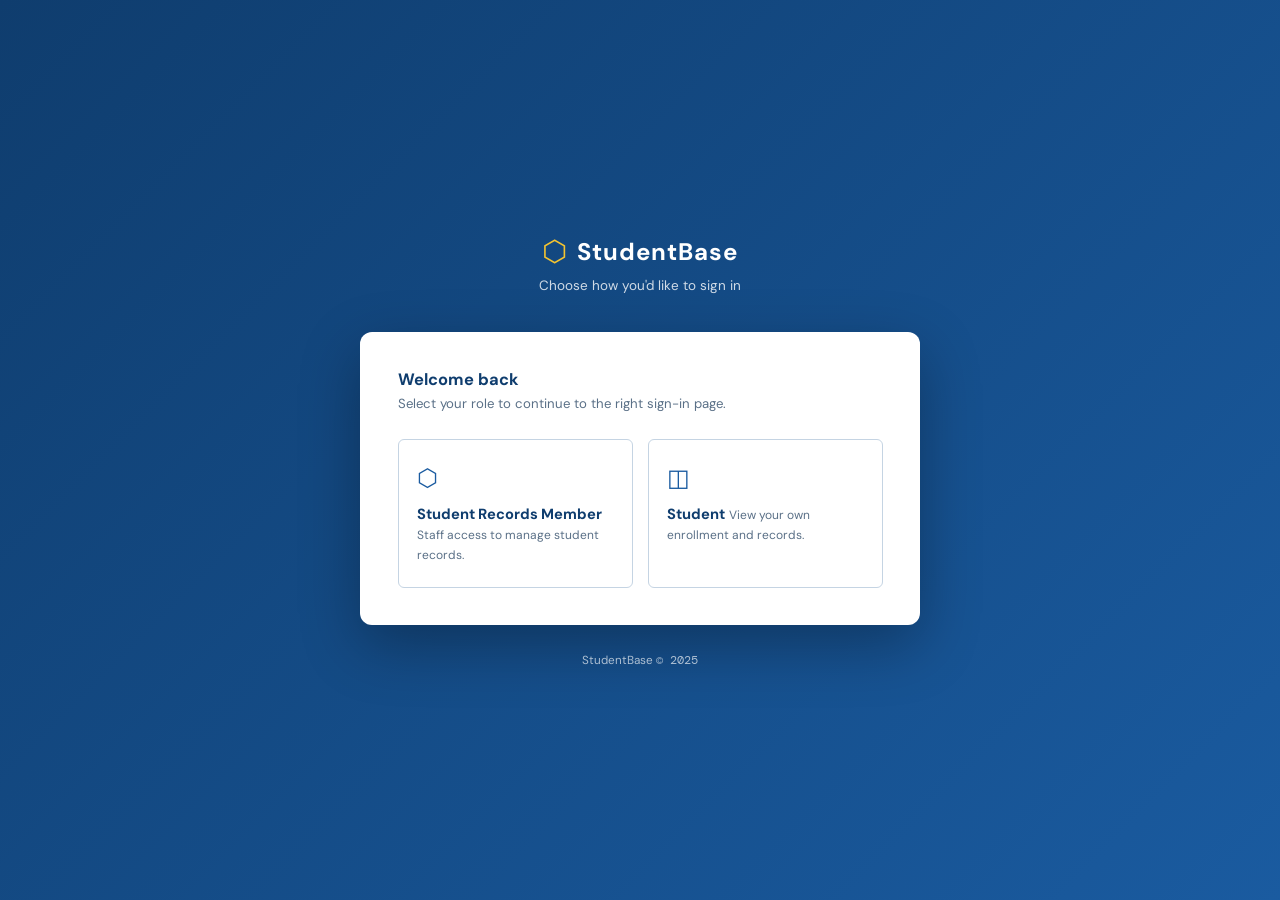
==== commit bf5b1b15: "Create index.html" ====
--- a/index.html
+++ b/index.html
@@ -1,204 +1,167 @@
-<?php
-require_once __DIR__ . '/auth.php';
-require_admin_session();
-$adminName = htmlspecialchars($_SESSION['admin_name'] ?? 'Admin');
-?>
-<!DOCTYPE html>
-<html lang="en">
-<head>
-  <meta charset="UTF-8" />
-  <meta name="viewport" content="width=device-width, initial-scale=1.0"/>
-  <title>StudentBase — Admin Portal</title>
-  <link rel="preconnect" href="https://fonts.googleapis.com">
-  <link href="https://fonts.googleapis.com/css2?family=DM+Sans:wght@400;500;600;700&family=DM+Mono:wght@400;500&display=swap" rel="stylesheet">
-  <link rel="stylesheet" href="style.css"/>
-</head>
-<body>
-
-  <header class="site-header">
-    <div class="header-inner">
-      <div class="brand">
-        <span class="brand-icon">⬡</span>
-        <span class="brand-name">StudentBase <span class="badge-admin">Admin</span></span>
-      </div>
-      <nav class="header-nav">
-        <button class="nav-btn active" data-view="list" onclick="showView('list')">All Students</button>
-        <button class="nav-btn" data-view="add" onclick="showView('add')">+ Add Student</button>
-        <span class="header-divider"></span>
-        <span class="admin-name"><?= $adminName ?></span>
-        <a href="logout.php" class="nav-btn nav-btn-logout">Logout</a>
-      </nav>
-    </div>
-  </header>
-
-  <main class="main-content">
-
-    <!-- LIST VIEW -->
-    <section id="view-list" class="view active">
-      <div class="section-header">
-        <div>
-          <h1 class="section-title">Student Records</h1>
-          <p class="section-sub">Manage and view all enrolled students</p>
-        </div>
-        <div class="search-wrap">
-          <input type="text" id="searchInput" placeholder="Search by name or ID…" oninput="filterTable()" />
-          <span class="search-icon">⌕</span>
-        </div>
-      </div>
-
-      <div class="table-wrap">
-        <table id="studentTable">
-          <thead>
-            <tr>
-              <th>ID</th>
-              <th>Full Name</th>
-              <th>Email</th>
-              <th>Course</th>
-              <th>Year</th>
-              <th>GPA</th>
-              <th>Status</th>
-              <th>Actions</th>
-            </tr>
-          </thead>
-          <tbody id="studentBody"></tbody>
-        </table>
-        <div id="emptyState" class="empty-state hidden">
-          <span class="empty-icon">◫</span>
-          <p>No students found.</p>
-        </div>
-      </div>
-
-      <div class="pagination" id="pagination"></div>
-    </section>
-
-    <!-- ADD / EDIT FORM VIEW -->
-    <section id="view-add" class="view">
-      <div class="section-header">
-        <div>
-          <h1 class="section-title" id="formTitle">Add New Student</h1>
-          <p class="section-sub">Fill in the details below</p>
-        </div>
-        <button class="btn-ghost" onclick="showView('list')">← Back</button>
-      </div>
-
-      <form id="studentForm" class="student-form" novalidate onsubmit="handleSubmit(event)">
-        <input type="hidden" id="studentId" name="id" value="">
-
-        <div class="form-grid">
-          <div class="form-section">
-            <h3 class="form-section-title">Personal Info</h3>
-            <div class="field-row">
-              <div class="field">
-                <label>First Name <span class="req">*</span></label>
-                <input type="text" id="firstName" maxlength="50"/>
-                <span class="field-error" id="err-firstName"></span>
-              </div>
-              <div class="field">
-                <label>Last Name <span class="req">*</span></label>
-                <input type="text" id="lastName" maxlength="50"/>
-                <span class="field-error" id="err-lastName"></span>
-              </div>
-            </div>
-            <div class="field-row">
-              <div class="field">
-                <label>Date of Birth <span class="req">*</span></label>
-                <input type="date" id="dob"/>
-                <span class="field-error" id="err-dob"></span>
-              </div>
-              <div class="field">
-                <label>Gender <span class="req">*</span></label>
-                <select id="gender">
-                  <option value="">— Select —</option>
-                  <option value="Male">Male</option>
-                  <option value="Female">Female</option>
-                  <option value="Other">Other</option>
-                </select>
-                <span class="field-error" id="err-gender"></span>
-              </div>
-            </div>
-            <div class="field">
-              <label>Address</label>
-              <textarea id="address" rows="2"></textarea>
-            </div>
-          </div>
-
-          <div class="form-section">
-            <h3 class="form-section-title">Contact & Academic</h3>
-            <div class="field">
-              <label>Email <span class="req">*</span></label>
-              <input type="email" id="email"/>
-              <span class="field-error" id="err-email"></span>
-            </div>
-            <div class="field">
-              <label>Phone <span class="req">*</span></label>
-              <input type="tel" id="phone" maxlength="25"/>
-              <span class="field-error" id="err-phone"></span>
-            </div>
-            <div class="field">
-              <label>Student Number <span class="req">*</span></label>
-              <input type="text" id="studentNum" maxlength="20"/>
-              <span class="field-error" id="err-studentNum"></span>
-            </div>
-            <div class="field">
-              <label>Course <span class="req">*</span></label>
-              <select id="course">
-                <option value="">— Select —</option>
-                <option>Computer Science</option>
-                <option>Data Science</option>
-                <option>Engineering</option>
-              </select>
-              <span class="field-error" id="err-course"></span>
-            </div>
-            <div class="field-row">
-              <div class="field">
-                <label>Year <span class="req">*</span></label>
-                <select id="yearLevel">
-                  <option value="">— Select —</option>
-                  <option value="1">Year 1</option>
-                  <option value="2">Year 2</option>
-                  <option value="3">Year 3</option>
-                </select>
-                <span class="field-error" id="err-yearLevel"></span>
-              </div>
-              <div class="field">
-                <label>Status <span class="req">*</span></label>
-                <select id="status">
-                  <option value="">— Select —</option>
-                  <option value="Active">Active</option>
-                  <option value="Inactive">Inactive</option>
-                </select>
-                <span class="field-error" id="err-status"></span>
-              </div>
-            </div>
-          </div>
-        </div>
-
-        <div class="form-actions">
-          <button type="button" class="btn-ghost" onclick="resetForm()">Reset</button>
-          <button type="submit" class="btn-primary"><span id="submitLabel">Add Student</span></button>
-        </div>
-        <div id="formMsg" class="form-msg hidden"></div>
-      </form>
-    </section>
-
-    <!-- DELETE MODAL -->
-    <div id="deleteModal" class="modal-overlay hidden">
-      <div class="modal-box">
-        <h2>Delete Student?</h2>
-        <p>This cannot be undone.</p>
-        <div class="modal-actions">
-          <button class="btn-ghost" onclick="closeModal()">Cancel</button>
-          <button class="btn-danger" onclick="confirmDelete()">Delete</button>
-        </div>
-      </div>
-    </div>
-
-  </main>
-
-  <footer class="site-footer">
-    <p>StudentBase Admin &copy; 2025</p>
-  </footer>
-
-  <script src="app.js"></script>
-</body>
-</html>
+<!DOCTYPE html>
+<html lang="en">
+<head>
+  <meta charset="UTF-8">
+  <meta name="viewport" content="width=device-width, initial-scale=1">
+  <title>StudentBase — Sign In</title>
+  <link rel="preconnect" href="https://fonts.googleapis.com">
+  <link href="https://fonts.googleapis.com/css2?family=DM+Sans:wght@400;500;600;700&family=DM+Mono:wght@400;500&display=swap" rel="stylesheet">
+  <style>
+    *, *::before, *::after { box-sizing: border-box; margin: 0; padding: 0; }
+
+    :root {
+      --bg:        #F0F4F8;
+      --surface:   #FFFFFF;
+      --border:    #C5D4E3;
+      --text:      #0D1B2A;
+      --text-muted:#5A7087;
+      --accent:    #1A5BA0;
+      --accent-dk: #0F3D6E;
+      --accent-lt: #E8F0FA;
+      --gold:      #F4C430;
+      --radius:    6px;
+      --shadow:    0 2px 12px rgba(13,27,42,.09);
+      --ff-body:   'DM Sans', sans-serif;
+      --ff-mono:   'DM Mono', monospace;
+    }
+
+    html { font-size: 15px; }
+    body {
+      background: linear-gradient(135deg, var(--accent-dk) 0%, var(--accent) 100%);
+      color: var(--text);
+      font-family: var(--ff-body);
+      min-height: 100vh;
+      display: flex;
+      align-items: center;
+      justify-content: center;
+      padding: 2rem;
+    }
+
+    .wrap { width: 100%; max-width: 560px; }
+
+    .brand {
+      display: flex;
+      align-items: center;
+      justify-content: center;
+      gap: .65rem;
+      margin-bottom: .5rem;
+    }
+    .brand-icon { font-size: 1.9rem; color: var(--gold); }
+    .brand-name { font-size: 1.6rem; font-weight: 700; color: #fff; letter-spacing: .04em; }
+
+    .tagline {
+      text-align: center;
+      color: rgba(255,255,255,.8);
+      font-size: .9rem;
+      margin-bottom: 2.5rem;
+    }
+
+    .card {
+      background: var(--surface);
+      border-radius: 12px;
+      box-shadow: 0 20px 60px rgba(0,0,0,.3);
+      padding: 2.5rem;
+    }
+
+    .card-title {
+      font-size: 1.1rem;
+      font-weight: 700;
+      color: var(--accent-dk);
+      margin-bottom: .35rem;
+    }
+    .card-sub {
+      color: var(--text-muted);
+      font-size: .88rem;
+      margin-bottom: 1.75rem;
+    }
+
+    .role-grid {
+      display: grid;
+      grid-template-columns: 1fr 1fr;
+      gap: 1rem;
+    }
+
+    .role-link {
+      display: block;
+      text-decoration: none;
+      color: inherit;
+      border: 1.5px solid var(--border);
+      border-radius: var(--radius);
+      padding: 1.5rem 1.25rem;
+      text-align: left;
+      transition: border-color .15s, background .15s, transform .1s;
+    }
+    .role-link:hover {
+      border-color: var(--accent);
+      background: var(--accent-lt);
+      transform: translateY(-2px);
+    }
+    .role-link:focus-visible {
+      outline: 3px solid var(--accent);
+      outline-offset: 2px;
+    }
+
+    .role-icon {
+      font-size: 1.6rem;
+      color: var(--accent);
+      display: block;
+      margin-bottom: .75rem;
+    }
+    .role-name {
+      font-weight: 700;
+      font-size: .98rem;
+      color: var(--accent-dk);
+      margin-bottom: .25rem;
+    }
+    .role-desc {
+      font-size: .8rem;
+      color: var(--text-muted);
+      line-height: 1.4;
+    }
+
+    .footer-note {
+      text-align: center;
+      color: rgba(255,255,255,.65);
+      font-size: .78rem;
+      margin-top: 1.75rem;
+    }
+    .ff-mono { font-family: var(--ff-mono); }
+
+    @media (max-width: 480px) {
+      .role-grid { grid-template-columns: 1fr; }
+      .card { padding: 1.75rem; }
+    }
+  </style>
+</head>
+<body>
+
+  <div class="wrap">
+    <div class="brand">
+      <span class="brand-icon">⬡</span>
+      <span class="brand-name">StudentBase</span>
+    </div>
+    <p class="tagline">Choose how you'd like to sign in</p>
+
+    <div class="card">
+      <h1 class="card-title">Welcome back</h1>
+      <p class="card-sub">Select your role to continue to the right sign-in page.</p>
+
+      <div class="role-grid">
+        <a class="role-link" href="admin/login.html">
+          <span class="role-icon">⬡</span>
+          <span class="role-name">Student Records Member</span>
+          <span class="role-desc">Staff access to manage student records.</span>
+        </a>
+        <a class="role-link" href="client/login.html">
+          <span class="role-icon">◫</span>
+          <span class="role-name">Student</span>
+          <span class="role-desc">View your own enrollment and records.</span>
+        </a>
+      </div>
+    </div>
+
+    <p class="footer-note">StudentBase <span class="ff-mono">&copy; 2025</span></p>
+  </div>
+
+</body>
+</html>
